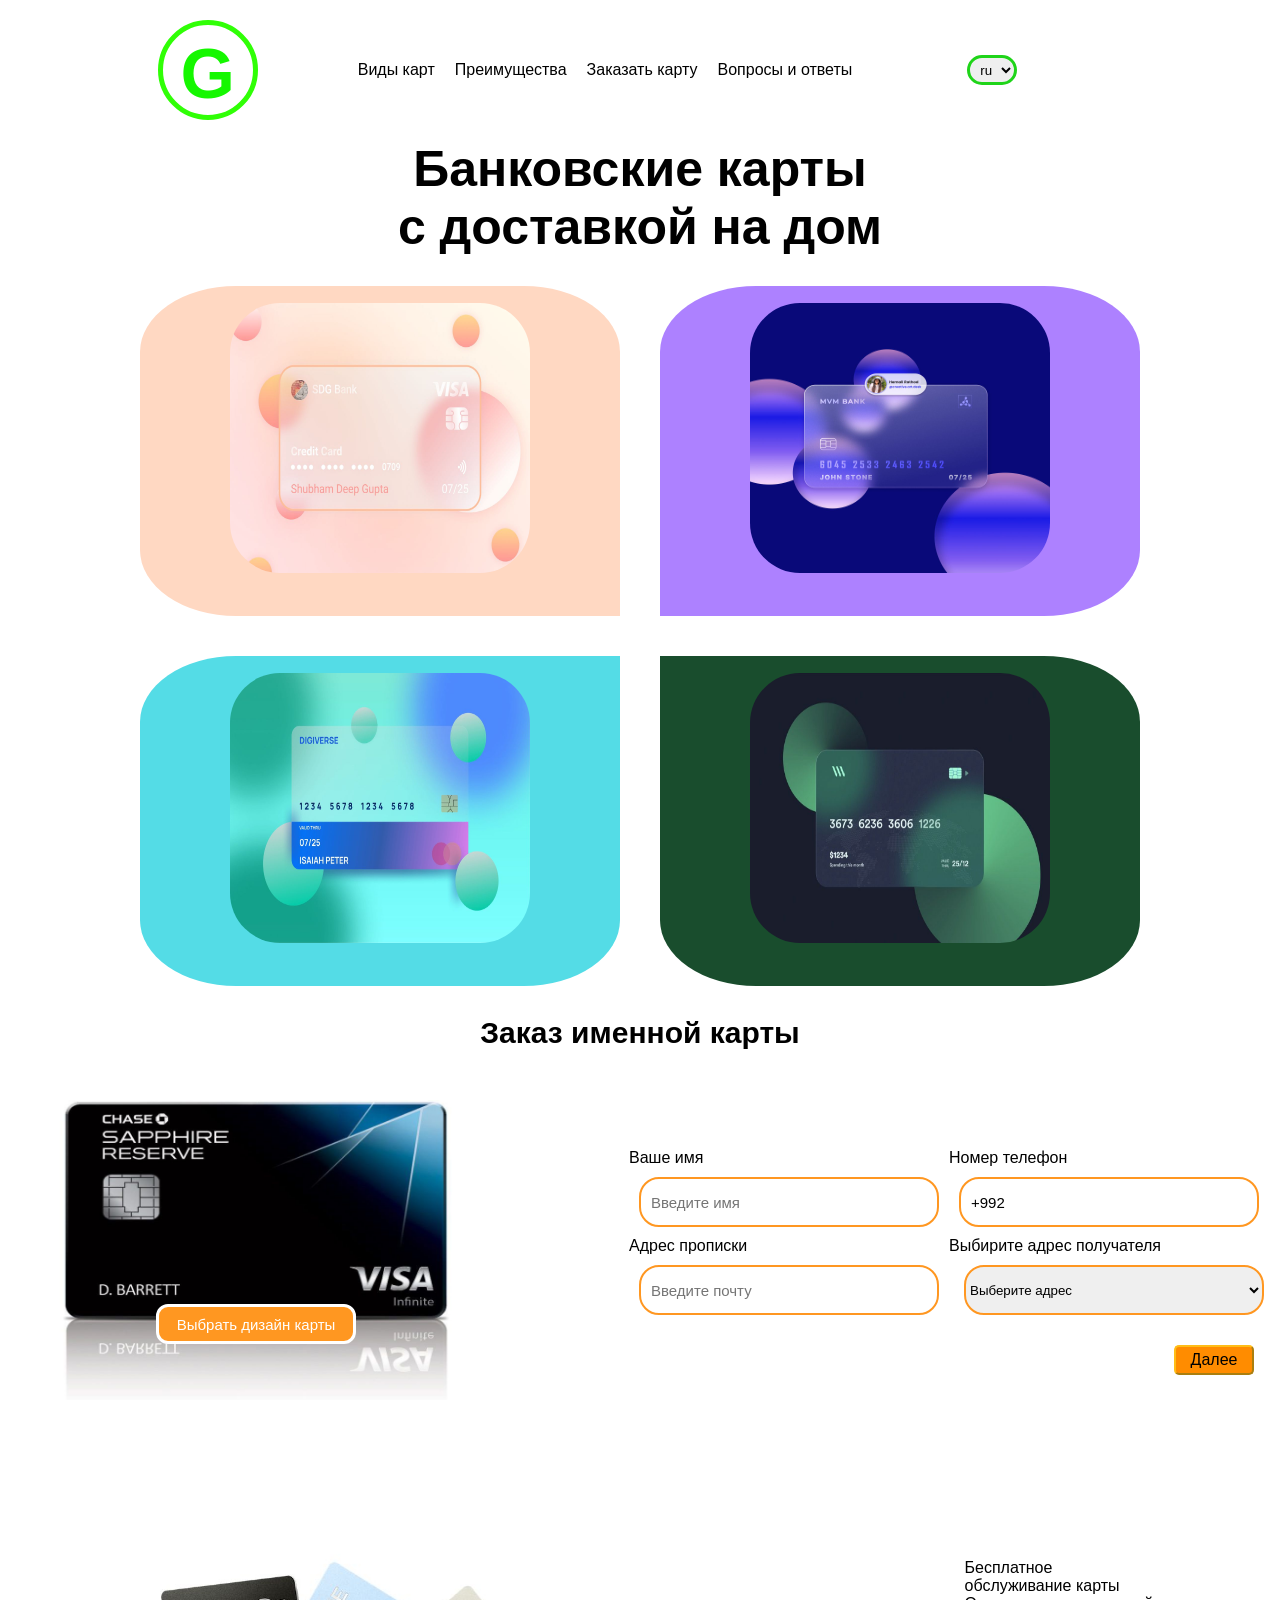
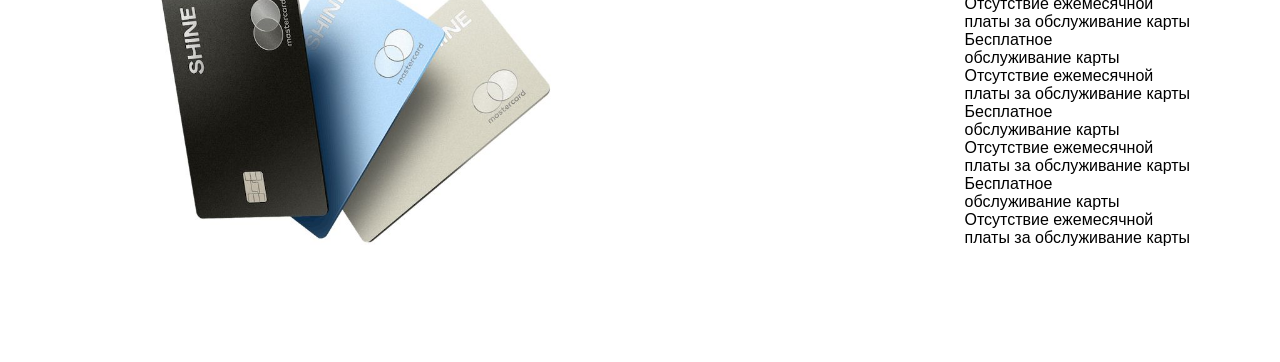
==== index.html @ e05cbab4 "Index change" ====
<!DOCTYPE html>
<html lang="en">
<head>
    <meta charset="UTF-8">
    <meta name="viewport" content="width=device-width, initial-scale=1.0">
    <title> Наша карта</title>
    <link rel="icon" href="img/letter-g.png">
    <link rel="stylesheet" href="Карты.css">
</head>
<body>
    <header class="header">
            <div>
                 <div class="circle">
        <div class="text-city">G</div>
                </div>
            </div>
            <div>
                <ul class="li-box">

                <li>Виды карт</li>
                <li>Преимущества</li>
                <li>Заказать карту</li>
                <li>Вопросы и ответы</li>

                </ul>
            </div>
            <select class="select">
                <option value="russia">ru</option>
                <option value="english">en</option>
            </select>
            <div>    
            </div>
      
    </header>


    <div class="bank-card-text">
        <p>Банковские карты</p> 
        <p>с доставкой на дом</p>
    </div>

    <div class="box-flex">
    <div>
    <div class="box">
            <div class="box1"> 
                <div class="img-card">
                <img src="img/card-pink.png" alt="card" width="300px" height="270px" ></div>
                <p>Именные карты</p>
            </div>

            <div class="box2">
                <div class="img-card">
                <img src="img/card-violet.png" alt="card" width="300px" height="270px" ></div>
                  <p>Кобрендовые карты</p>

            </div>

            <div class="box3">
                <div class="img-card">
                <img src="img/card-light-green.png" alt="card" width="300px" height="270px" ></div>
                 <p>G-карты</p>
                  </div>
                 

            <div class="box4">
                <div class="img-card">
                <img src="img/card-hardgreen.png" alt="card" width="300px" height="270px" ></div>
                <p>Зарплатные карты</p>
            </div>
        </div></div>
    </div>

    <div class="bank-card-text1">
        <p>Заказ именной карты</p>
    </div>

    <div class="order-flex">
        <div>
        <div>
            <img src="img/card-order.png" alt="order" width="500px" height="300px">
           
        </div>
        <div style="display: flex; justify-content: center; position: relative; top: -100px;">
         <button id="disign">Выбрать дизайн карты</button>
         </div>
        </div>

        <div>
        <div class="input-order">
            
            <div class="input">
                <p>Ваше имя</p>
                <input type="text" placeholder="Введите имя" required>

                <p>Адрес прописки</p>
                <input type="mailto" placeholder="Введите почту" required>
            </div>

            <div class="input">
                <p>Номер телефон</p>
                <input type="tel" value="+992" placeholder="+992-000-000-000" required >
                <p>Выбирите адрес получателя</p>
                <select class="order-select">
                    <option value="choose" selected>Выберите адрес</option>
                    <option value="address1">Офис г.Душанбе.Сохили.5</option>
                    <option value="address2">Офис г.Душанбе ул. Рудаки 96</option>
                    <option value="address3">доставкой (25 сомони)</option>
                </select>
               
            </div>
            
        </div>
         <button type="submit" id="button-order">Далее</button>
</div>
</div>

<div class="card-flex">
    <div>
        <img src="img/card.three.png" alt="card" width="500px">
    </div>
    <div>
        <div class="card-flex2">
        <div>
      <p>
        Бесплатное 
      </p>
      <p>
        обслуживание карты
      </p>
      <p>
        Отсутствие ежемесячной 
      </p>
      <p>платы за обслуживание карты</p>
      </div>

       <div>
      <p>
        Бесплатное 
      </p>
      <p>
        обслуживание карты
      </p>
      <p>
        Отсутствие ежемесячной 
      </p>
      <p>платы за обслуживание карты</p>
      </div>

       <div>
      <p>
        Бесплатное 
      </p>
      <p>
        обслуживание карты
      </p>
      <p>
        Отсутствие ежемесячной 
      </p>
      <p>платы за обслуживание карты</p>
      </div>

       <div>
      <p>
        Бесплатное 
      </p>
      <p>
        обслуживание карты
      </p>
      <p>
        Отсутствие ежемесячной 
      </p>
      <p>платы за обслуживание карты</p>
      </div>
        </div>
    </div>
</div>



</body>
</html>
---- Карты.css ----
*{
    margin: 0;
    padding: 0;
    box-sizing: border-box;
    font-family: Arial, "Helvetica Neue", Helvetica, sans-serif;
    
}

body{
    
    background: rgb(255, 255, 255);

}


header{
    display: flex;
    align-items: center;
    justify-content:center;
    padding: 20px;
    gap: 100px;

}


.circle{
    border: 5px solid rgb(48, 255, 6);
    border-radius: 50%;
    width: 100px;
    height: 100px;
}


.text-city{
    color: rgb(21, 247, 0);
    font-size: 70px;
    font-weight: bold;
    display: flex;
    align-items: center;
    justify-content: center;
    position: relative;
    top: 10%;
}

.li-box{
    display: flex;
    gap: 20px;
    list-style: none;

}

ul li{
    cursor: pointer;
    transition: color 0.3s ease-in-out;
}

ul li:hover{
    color: rgb(11, 180, 11);
}

/* Банковская карта */

.bank-card-text{
    text-align: center;
    font-weight: bold;
    font-size: 50px;
    
}

/* Блоки карта */

.box-flex{
    display: flex;
    align-items: center;
    justify-content: center;
    margin: 30px;
}

.box{
    display: grid;
    grid-template-columns: repeat(2,1fr);
    gap: 40px;
    width: 1000px;
    height: 700px;

}


.img-card {
    display: flex;
    justify-content: center;
    position: relative;
    top: 5%;

}

/* about box1 */

.box1 img{
    border-radius: 50px;
    
}




.box1 {
    background: rgb(255, 216, 194);
    border-radius: 20% 20% 0 20%;
    transition: all 0.3s ease;

}



.box1 p{
    color: rgb(255, 168, 117);
   text-align: end;
   position: relative;
   top: 10%;
   left: -20px;
   opacity: 0;
   font-size: 30px;
   font-weight: bold;
   transition: all 0.3s ease;
}

.box1:hover{
    border-radius: 20% 20% 50% 20%;

}

.box1:hover p{
    opacity: 1;
    
}

/* about box2 */


.box2 {
    background: rgb(173, 129, 255);
    border-radius: 20% 20% 20% 0;
    transition: all 0.3s ease;
    
}

.box2 p{
   color: rgb(142, 20, 255);
   text-align: end;
   position: relative;
   top: 10%;
   left: -20px;
   opacity: 0;
   font-size: 30px;
   font-weight: bold;
   transition: all 0.3s ease;
}


.box2:hover{
    border-radius: 20% 20% 50% 0;

}

.box2:hover p{
    opacity: 1;
    
}

.box2 img{
    border-radius: 50px;
    
}


/* about box3 */

.box3 {
    background: rgb(84, 220, 230);
    border-radius: 20% 0 20% 20%;
    transition: all 0.3s ease;
}

.box3 p{
   color: aqua;
   text-align: end;
   position: relative;
   top: 10%;
   left: -20px;
   opacity: 0;
   font-size: 30px;
   font-weight: bold;
   transition: all 0.3s ease;
}

.box3:hover{
    border-radius: 20% 0 50% 20%;

}

.box3:hover p{
    opacity: 1;
    
}

.box3 img{
    border-radius: 50px;
    
}

/* about box4 */

.box4 {
    background: rgb(25, 77, 45);
    border-radius: 0 20% 20% 20%;
    transition: all 0.3s ease;
}

.box4 p{
    color: rgb(27, 182, 27);
   text-align: end;
   position: relative;
   top: 13%;
   left: -20px;
   opacity: 0;
   font-size: 30px;
   font-weight: bold;
   transition: all 0.3s ease;
}

.box4:hover{
    border-radius: 0 20% 50% 20%;

}

.box4:hover p{
    opacity: 1;
    
}

.box4 img{
    border-radius: 50px;
    
}

/* Order */

.input-order{
    display: flex;
    align-items: center;
    justify-content: center;
}

.bank-card-text1{
    text-align: center;
    font-weight: bold;
    font-size: 30px;
    
}

.order-flex{
    display: flex;
    align-items: center;
    justify-content:center;
    gap: 10%;
    margin: 50px;
}

.input input{
    font-size: 15px;
    margin: 10px;
    padding: 10px;
    border: 2px solid rgb(255, 151, 33);
    border-radius: 20px;
    width: 300px;
    height: 50px;
    background: none;

}

.select{
    text-align: center;
    margin: 10px;
    border: 3px solid rgb(31, 212, 25);
    width: 50px;
    height: 30px;
    border-radius: 20px;
    position: relative;
    left: 5px;
}


.order-select{
    margin: 10px;
    border: 2px solid rgb(255, 151, 33);
    width: 300px;
    height: 50px;
    border-radius: 20px;
    position: relative;
    left: 5px;
}


#text-passport{
    font-size: 30px;
    font-weight: bold;
    text-align: center;
}

.box-flex-pt{
    display: flex;
    align-items: center;
    justify-content: center;
}

.box-pt{
    display: grid;
    grid-template-columns: repeat(1, 1fr);
    gap: 40px;
    width: 100px;
    height: 100px;
    background: red;
}

#disign{
    cursor: pointer;
    border-radius: 12px;
    width: 200px;
    height: 40px;
    font-size: 15px;
    color: white;
    background: rgb(255, 151, 33);
    transition: box-shadow 0.5s ease;
    border: 3px solid white;

}

#disign:hover{
    box-shadow: 0 0 18px rgb(255, 151, 33);

}

#button-order{
   padding: 3px;
   border-radius: 5px;
   height: 30px;
   width: 80px;
   margin-left: 500px;
   margin: 20px;
   border-color: rgb(255, 189, 23);
   font-size: 16px;
   margin-left: 550px;
   background: rgb(255, 140, 0);
}

.card-flex{
    margin: 50px;
    padding: 40px;
    display: flex;
    align-items: center;
    justify-content: space-between;
}

.card-flex
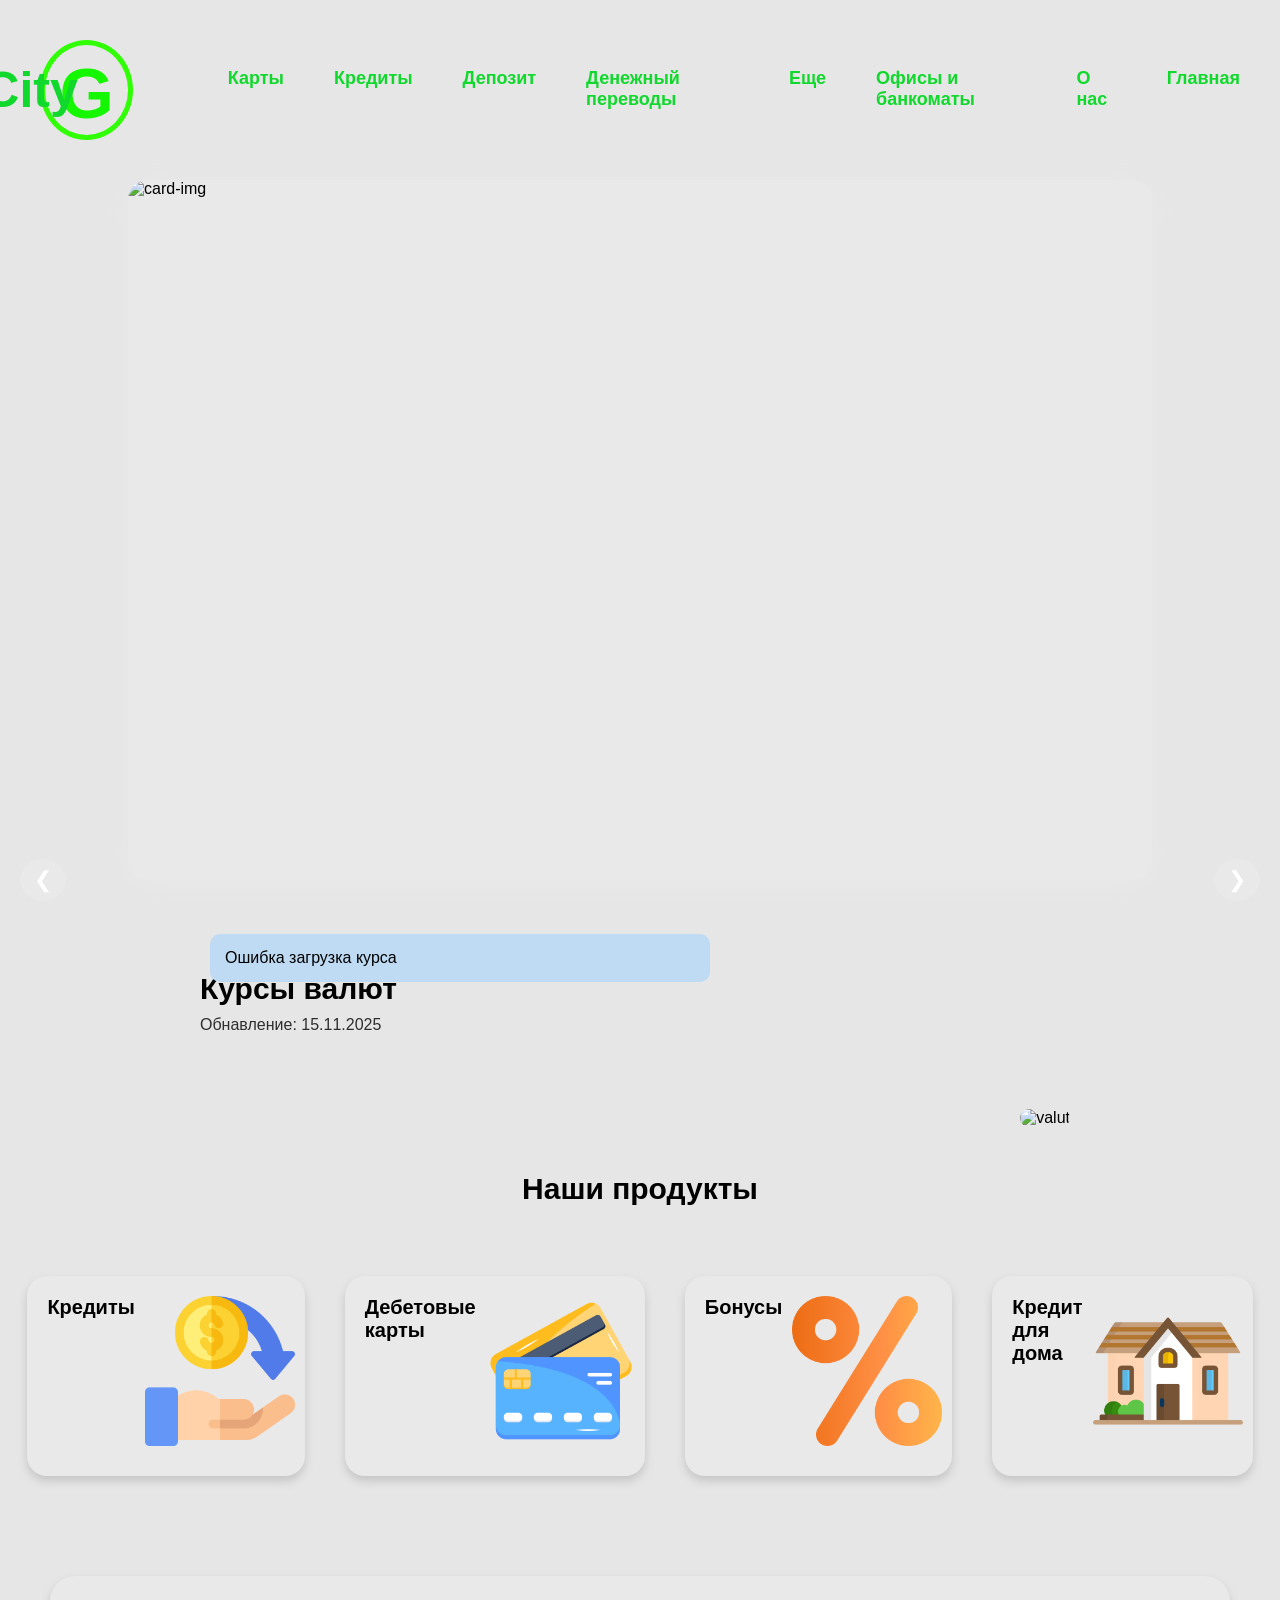
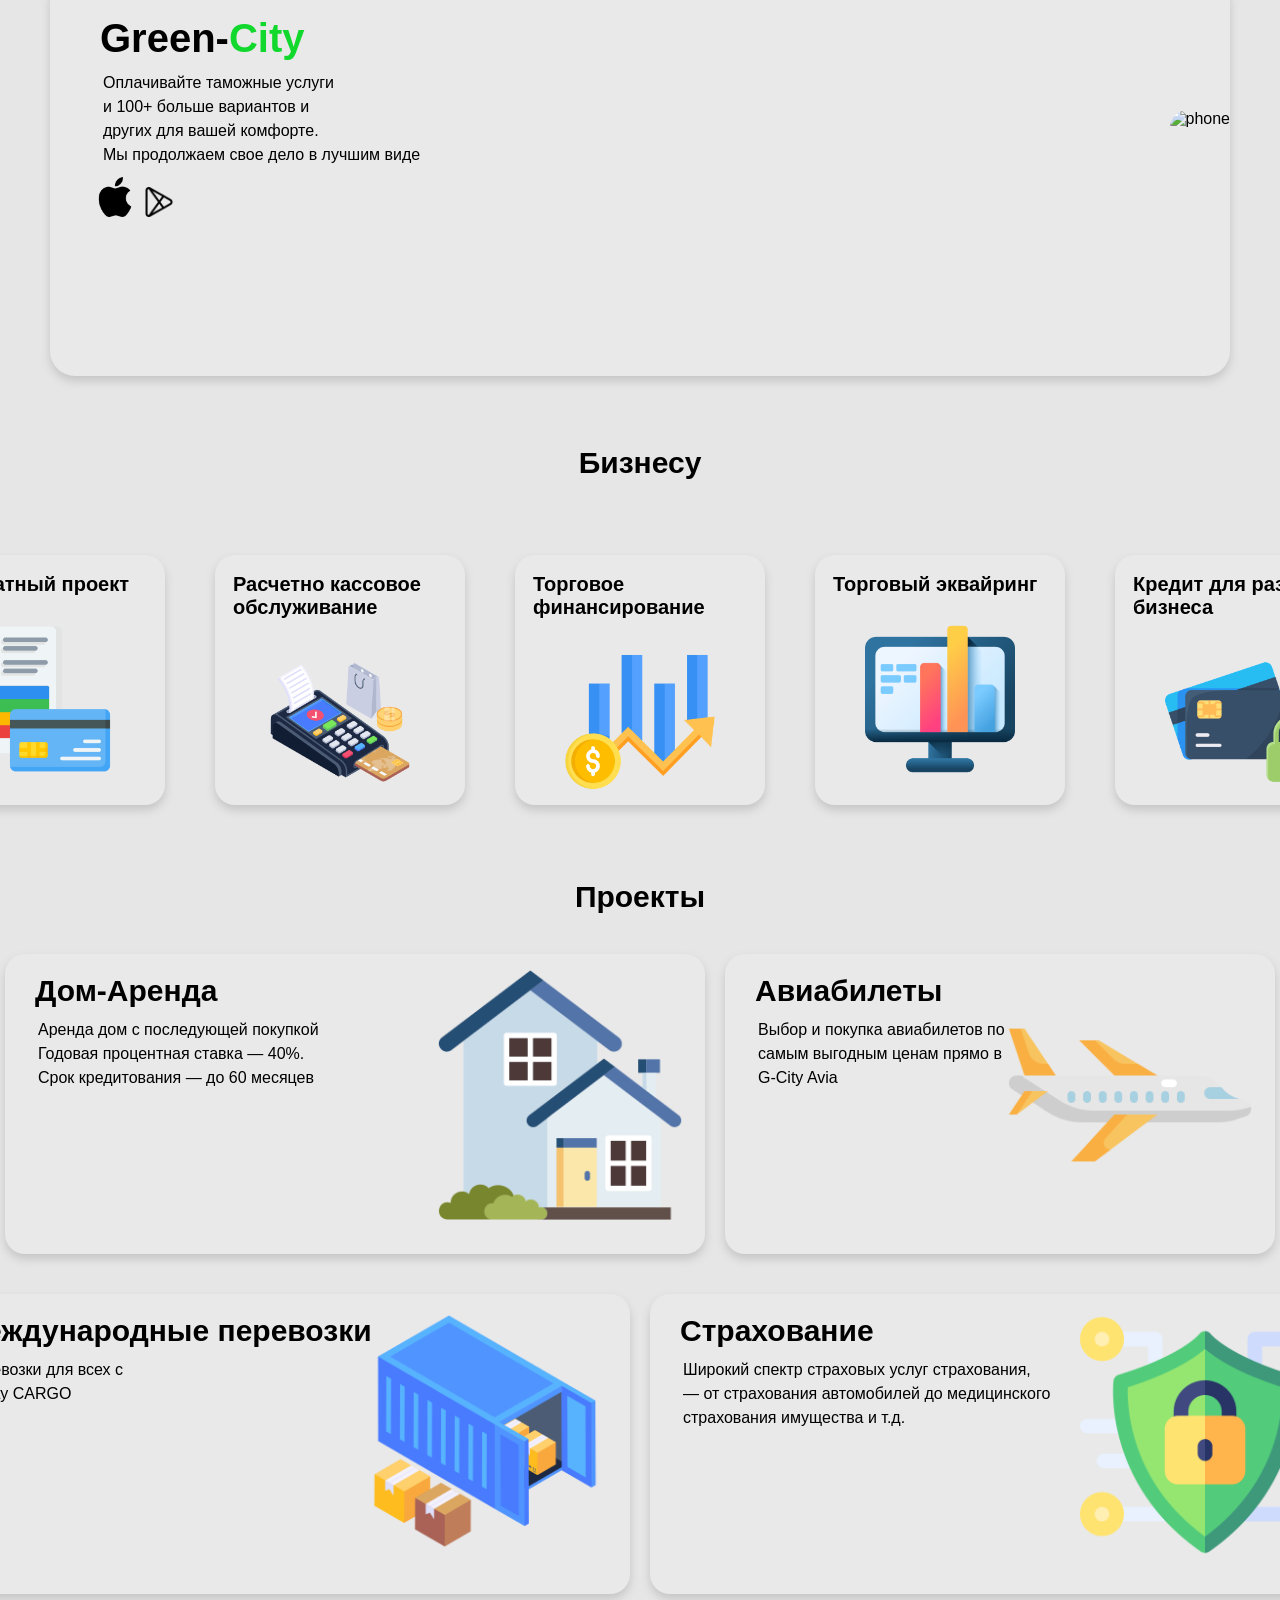
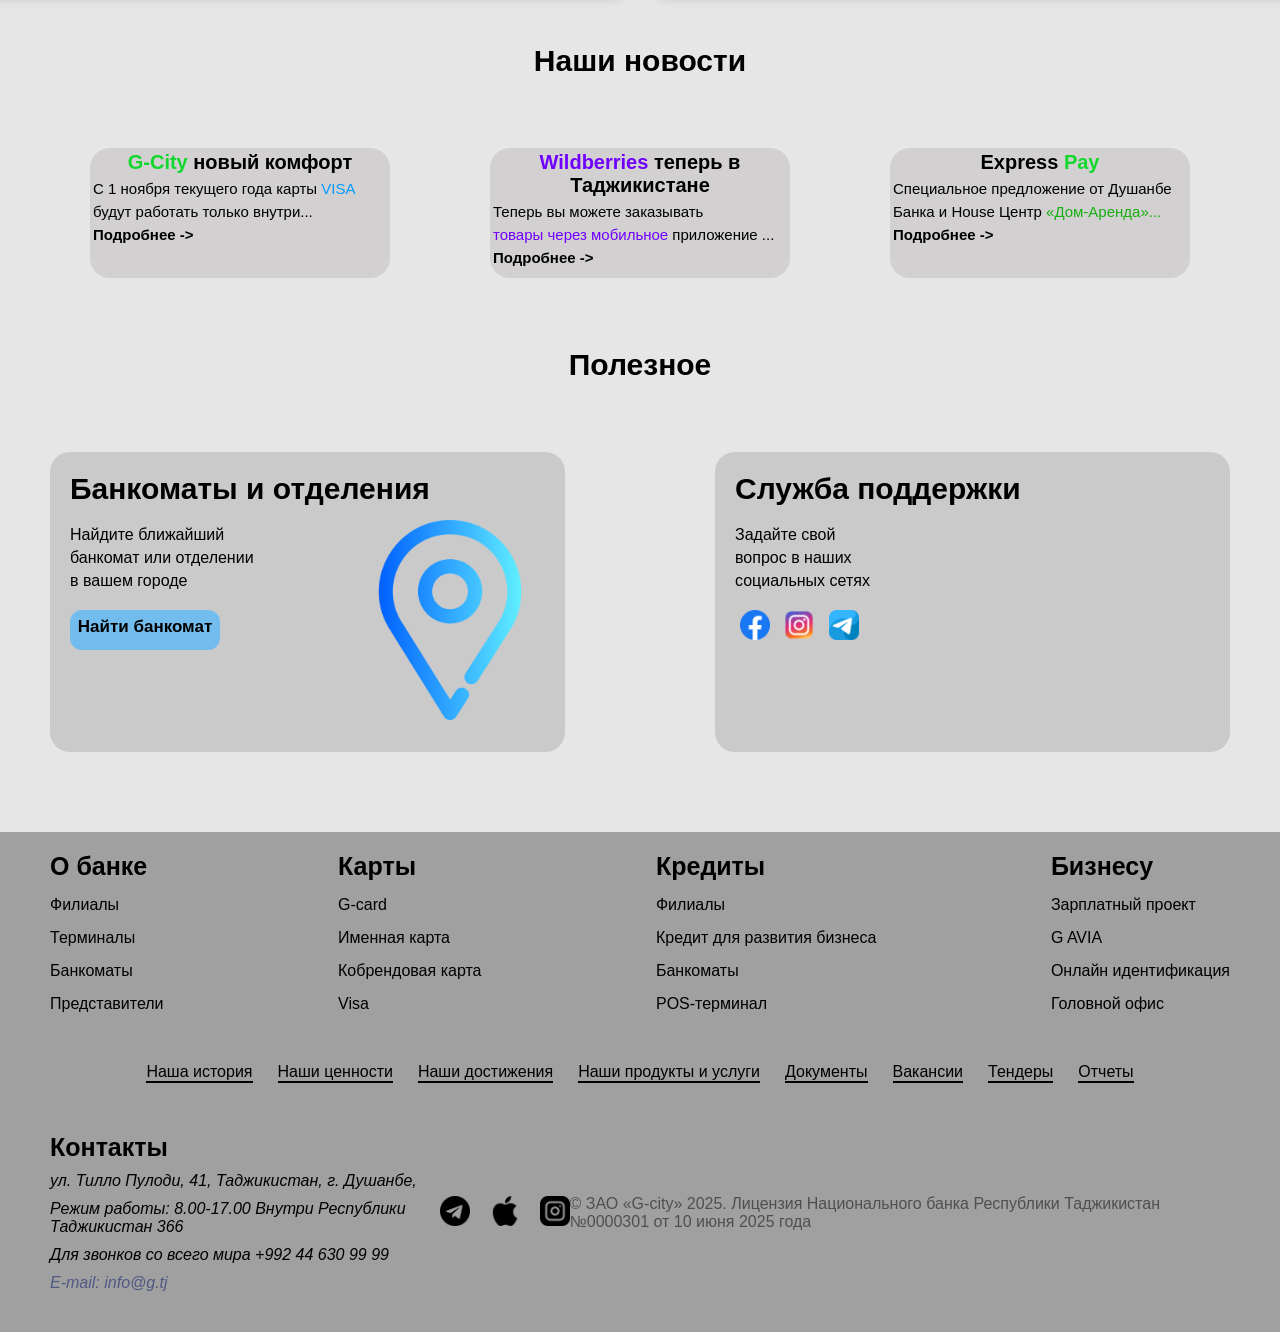
==== commit 42e8e11f: "Change 2" ====
--- a/index.html
+++ b/index.html
@@ -1,181 +1,335 @@
 <!DOCTYPE html>
 <html lang="en">
 <head>
-    <meta charset="UTF-8">
-    <meta name="viewport" content="width=device-width, initial-scale=1.0">
-    <title> Наша карта</title>
-    <link rel="icon" href="img/letter-g.png">
-    <link rel="stylesheet" href="Карты.css">
+ <meta charset="UTF-8">
+ <meta name="viewport" content="width=device-width, initial-scale=1.0">
+ <title>Green-city-card</title>
+ <link rel="stylesheet" href="card.css">
+ <link rel="icon" href="img/letter-g.png">
 </head>
 <body>
-    <header class="header">
-            <div>
-                 <div class="circle">
-        <div class="text-city">G</div>
-                </div>
-            </div>
-            <div>
-                <ul class="li-box">
-
-                <li>Виды карт</li>
-                <li>Преимущества</li>
-                <li>Заказать карту</li>
-                <li>Вопросы и ответы</li>
-
-                </ul>
-            </div>
-            <select class="select">
-                <option value="russia">ru</option>
-                <option value="english">en</option>
-            </select>
-            <div>    
-            </div>
-      
-    </header>
-
-
-    <div class="bank-card-text">
-        <p>Банковские карты</p> 
-        <p>с доставкой на дом</p>
+ <header>
+ <div class="circle">
+   <div class="text-city">G</div>
+ </div>
+  <div class="card-city"><a href="index.html" class="href">City</a></div>
+  <div class="cards">
+   <a href="карты.html" class="underline">Карты</a>
+   <a href="#" class="underline">Кредиты</a>
+   <a href="#" class="underline">Депозит</a>
+   <a href="#" class="underline">Денежный переводы</a>
+   <a href="#" class="underline">Еще</a>
+   <a href="#" class="underline">Офисы и банкоматы</a>
+   <a href="#" class="underline">О нас</a>
+   <a href="#" class="underline">Главная</a>
+  
+  </div>
+  </header>
+  <div class="flex">
+  <div class="carousel">
+   <div class="slide active"><img src="https://money24.kiev.ua/wp-content/uploads/2021/05/globe-world-spending-money-currency-ss-1920-800x450-1.jpg" alt="card-img"></div>
+   <div class="slide"><img src="https://i.pinimg.com/1200x/1c/fe/46/1cfe461d983a51f3ec2d86ef09b44420.jpg" alt="card-img"></div>
+   <div class="slide"><img src="https://www.investopedia.com/thmb/XXyQSZtX3thaBvs5nW5NY3lUzdU=/1500x0/filters:no_upscale():max_bytes(150000):strip_icc()/credit-card--concept-credit-card-payment-1156857742-c265746dcaea46e6bcc5f0bcda1ed871.jpg" alt="card-img"></div>
+  </div>
+   </div>
+  <div class="nav">
+   <button id="prev">&#10094;</button>
+   <button id="next">&#10095;</button>
+  </div>
+
+  <div class="dots">
+   <span class="dot active"></span>
+   <span class="dot"></span>
+   <span class="dot"></span>
+   <span class="dot"></span>
+  </div>
+
+  
+   <p class="kurs-valut">Курсы валют</p>
+   <div id="date"></div>
+
+   <div class="kurs"></div>
+   
+   <div class="block"> 
+  <div id="fx-widget"></div>
+    <img src="https://i.pinimg.com/736x/bf/43/69/bf4369ecce44806c8b5932fb8a525317.jpg" alt="valut" class="img-valut">
+   </div>
+   
+   <div class="product">Наши продукты</div>
+   <div class="block-product-flex">
+   <div class="product-block">
+     <p class="text-into-block">Кредиты</p>
+     <div class="img-credit"><img src="img/cashback.png" alt="credit" width="150px" height="150px"></div>
+
+   </div>
+   <div class="product-block">
+     <p class="text-into-block">Дебетовые карты</p>
+     <div class="img-credit"><img src="img/atm-card.png" alt="credit" width="150px" height="150px"></div>
+
+   </div>
+   <div class="product-block">
+     <p class="text-into-block">Бонусы</p>
+     <div class="img-credit"><img src="img/percent.png" alt="credit" width="150px" height="150px"></div>
+
+   </div>
+   <div class="product-block">
+     <p class="text-into-block">Кредит для дома</p>
+     <div class="img-credit"><img src="img/house.png" alt="credit" width="150px" height="150px"></div>
+   </div>
+   </div>
+
+   <div class="flex">
+   <div class="dc-skachat">
+   <div class="flex-2">
+     <div class="block-about">
+     <p class="text-green-city">Green-<span style="color: rgb(17, 216, 44);">City</span></p>
+     <p class="text-about">Оплачивайте таможные услуги</p>
+     <p class="text-about"> и 100+ больше вариантов и</p>
+     <p class="text-about">других для вашей комфорте.</p>
+     <p class="text-about">Мы продолжаем свое дело в лучшим виде</p>
+     <div id="play-store-apple">
+      <img src="img/apple-logo.png" alt="img-apple-playmarket" width="40px" height="40px " 
+      class="img-play-store-apple" style="position: relative; left: -5px;">
+      <img src="img/play-store.png" alt="img-apple-playmarket" width="30px" height="30px"
+      class="img-play-store-apple">
+     </div>
+     </div>
+     <div><img src="https://img.freepik.com/premium-psd/mockup-phone-mockup-credit-card_181345-87.jpg"
+      alt="phone" width="500px" height="400px" class="img-phone"></div>
+   </div>
+   </div>
+  </div>
+   <div class="product">Бизнесу</div>
+   <div class="block-product-flex">
+    <div class="bussines1">
+     <p class="text-into-block-bussines">Зарплатный проект</p>
+   <img src="img/management.png" alt="project-card" width="150px" height="150px" style="margin: 10px 50px;"></div> 
+   <div class="bussines1">
+     <p class="text-into-block-bussines">Расчетно кассовое обслуживание</p>
+   <img src="img/pos-terminal.png" alt="project-card" width="150px" height="150px" style="margin: 10px 50px;"></div>
+   <div class="bussines1">
+     <p class="text-into-block-bussines">Торговое финансирование</p>
+   <img src="img/profit-up.png" alt="project-card" width="150px" height="150px" style="margin: 10px 50px;"></div>
+   <div class="bussines1">
+     <p class="text-into-block-bussines">Торговый эквайринг</p>
+   <img src="img/presentation.png" alt="project-card" width="150px" height="150px" style="margin: 10px 50px;"></div>
+   <div class="bussines1">
+     <p class="text-into-block-bussines">Кредит для развития бизнеса</p>
+   <img src="img/secure-payment.png" alt="project-card" width="150px" height="150px" style="margin: 10px 50px;"></div>
+   </div>
+   
+   <div class="product">
+     <p>Проекты</p>
+  </div>
+  <div class="projects">
+   
+   <div class="project1">
+     
+    <p class="text-green-city text-projects">Дом-Аренда</p>
+    <p class="text-about">Аренда дом с последующей покупкой</p>
+    <p class="text-about">Годовая процентная ставка — 40%.</p>
+    <p class="text-about">Срок кредитования — до 60 месяцев</p>
+    <img src="img/house (1).png" alt="house" width="250px" height="250px" 
+    style="margin-left: 400px; margin-top: -120px;">
+   </div>
+
+   <div class="project1 project2">
+    <p class="text-green-city text-projects">Авиабилеты</p>
+    <p class="text-about">Выбор и покупка авиабилетов по </p>
+    <p class="text-about">самым выгодным ценам прямо в</p>
+    <p class="text-about">G-City Avia</p>
+   <img src="img/airplane.png" alt="house" width="250px" height="250px" 
+   style="margin-left: 250px; margin-top: -120px;">
+
+    <p></p>
+   </div>
+  </div>
+
+  <div class="projects">
+   <div class="project1">
+    <p class="text-green-city text-projects"> Международные перевозки</p>
+    <p class="text-about">Перевозки для всех с </p>
+    <p class="text-about">G-City CARGO</p>
+   <img src="img/container.png
+   " alt="house" width="250px" height="250px" 
+   style="margin-left: 400px; margin-top: -100px;">
+
+   </div>
+
+   <div class="project1">
+    <p class="text-green-city text-projects">Страхование</p>
+    <p class="text-about">Широкий спектр страховых услуг страхования, </p>
+    <p class="text-about">— от страхования автомобилей до медицинского </p>
+   <p class="text-about">страхования имущества и т.д.</p> 
+    <img src="img/cyber-security (1).png" alt="house" width="250px" height="250px"
+     style="margin-left: 400px; margin-top: -120px;">
+ 
+   </div>
+   </div>
+
+   <div class="product text-margin">Наши новости</div>
+   <div class="flex">
+   <div class="news" >
+    <p class="news-text flex-text-news"><span style="color: rgb(17, 216, 44);">G-City</span> новый комфорт</p>
+     <p class="news-text">С 1 ноября текущего года карты <span style="color: rgb(0, 153, 255);">VISA</span></p>
+     <p class="news-text">будут работать только внутри...</p>
+     <p id="newsCard" class="news-text animation">Подробнее -></p>
+   </div>
+   
+   <div id="newsUnderCard" class="news-card">
+     <div class="news-container">
+      <span id="closeNews" class="close-news">&times;</span>
+      <p>G-City новый комфорт</p>
+     <p>С 1 ноября текущего года карты VISA будут работать только внутри Таджикистана. </p>
+     <p> Независимо от временных ограничительных мер по VISA картам, другие карты,</p>
+     <p>кошелёк и сервисы доступны как всегда, пополняйте счета, переводите деньги и оплачивайте 24/7.</p>
+   </div>
+  </div>
+
+   <div class="news" >
+     <p class="news-text flex-text-news"><span style="color: rgb(111, 0, 255);">Wildberries</span> теперь в Таджикистане</p>
+     <p class="news-text">Теперь вы можете заказывать </p>
+     <p class="news-text"><span style="color: rgb(111, 0, 255);">товары через мобильное</span> приложение ...</p>
+     <p id="newsCard1" class="news-text animation">Подробнее -></p>
+   </div>
+
+   <div id="newsUnderCard1" class="news-card">
+     <div class="news-container">
+        <span id="closeNews1" class="close-news">&times;</span>
+        <p>Wildberries теперь в Таджикистане</p>
+        <p>Теперь вы можете заказывать товары через мобильное приложение 
+         <p> и получать их с бесплатной доставкой в удобных пунктах выдачи.</p>
+        <p>В Таджикистане запустили крупнейший маркетплейс в СНГ. Для оформления </p>
+        <p> заказа и оплаты нужно подключить карту от Душанбе Сити Банка</p>
+           </div>
+       </div>
+
+        <div class="news" >
+           <p class="news-text flex-text-news">Express <span style="color: rgb(17, 216, 44);">Pay</span></p>
+           <p class="news-text">Специальное предложение от Душанбе</p>
+           <p class="news-text">Банка и House Центр <span style="color: rgb(21, 175, 16);">«Дом-Аренда»...</span></p>
+           <p id="newsCard2" class="news-text animation">Подробнее -></p>
+       </div>
+       <div id="newsUnderCard2" class="news-card">
+    <div class="news-container">
+                <span id="closeNews2" class="close-news">&times;</span>
+          <p>Express Pay</p>
+             <p> Express Pay— карта, которая открывает свободу Специальное предложение от </p>
+           <p>Душанбе Сити Банка и House Центр «Дом-Аренда» Домкредит до 3 лет под 30%%</p>
+           <p> годовых, до 1 000 000 сомони при предоплате 30%. Воплотите свою мечту — купите Дом прямо сейчас</p>
+       </div>
+     </div>
+     </div>
+     </div>
+
+        <div    class="product">Полезное</div>
+           <div class="cards flex">
+      <div class="need-card">
+        <p class="text-need-card">Банкоматы и отделения</p>
+        <p class="text-need-card1">Найдите ближайший </p>
+        <p class="text-need-card1">банкомат или отделении</p>
+        <p class="text-need-card1">в вашем городе</p>
+        <div class="text-need-card-box"><p  style="position: relative; top: 7px;">Найти банкомат</p></div>
+        <img src="img/pin-map.png" alt="location" width="200px" height="200px" class="img-location">
+      </div>
+      <div class="need-card">
+        <p class="text-need-card">Служба поддержки </p>
+    <p class="text-need-card1"> Задайте свой</p>
+<p class="text-need-card1">вопрос в наших </p>
+<p class="text-need-card1">социальных сетях</p>
+<img src="img/facebook.png" alt="location" width="30px" height="30px" class="img-FIT">
+<img src="img/instagram.png" alt="location" width="30px" height="30px" class="img-FIT">
+<img src="img/telegram.png" alt="location" width="30px" height="30px" class="img-FIT">
+
     </div>
-
-    <div class="box-flex">
+    </div>
+   </div>
+
+   <footer>
+    <div class="footer">
+     <div class="text-footer">
+       <p class="text-footer1">О банке</p>
+       <p class="text-footer2">Филиалы</p>
+       <p class="text-footer2">Терминалы</p>
+       <p class="text-footer2">Банкоматы</p>
+       <p class="text-footer2">Представители</p>
+
+
+     </div>
+     <div class="text-footer">
+       <p class="text-footer1">Карты</p>
+       <p class="text-footer2">G-card</p>
+       <p class="text-footer2">Именная карта</p>
+       <p class="text-footer2">Кобрендовая карта</p>
+       <p class="text-footer2">Visa</p>
+     </div>
+
+     <div class="text-footer">
+       <p class="text-footer1">Кредиты</p>
+       <p class="text-footer2">Филиалы</p>
+       <p class="text-footer2">Кредит для развития бизнеса</p>
+       <p class="text-footer2">Банкоматы</p>
+       <p class="text-footer2">POS-терминал</p>     
+     </div>
+
+
+     <div class="text-footer">
+       <p class="text-footer1">Бизнесу</p>
+       <p class="text-footer2">Зарплатный проект</p>
+       <p class="text-footer2">G AVIA</p>
+       <p class="text-footer2">Онлайн идентификация</p>
+       <p class="text-footer2">Головной офис</p>     
+     </div>
+    </div>
+
     <div>
-    <div class="box">
-            <div class="box1"> 
-                <div class="img-card">
-                <img src="img/card-pink.png" alt="card" width="300px" height="270px" ></div>
-                <p>Именные карты</p>
-            </div>
-
-            <div class="box2">
-                <div class="img-card">
-                <img src="img/card-violet.png" alt="card" width="300px" height="270px" ></div>
-                  <p>Кобрендовые карты</p>
-
-            </div>
-
-            <div class="box3">
-                <div class="img-card">
-                <img src="img/card-light-green.png" alt="card" width="300px" height="270px" ></div>
-                 <p>G-карты</p>
-                  </div>
-                 
-
-            <div class="box4">
-                <div class="img-card">
-                <img src="img/card-hardgreen.png" alt="card" width="300px" height="270px" ></div>
-                <p>Зарплатные карты</p>
-            </div>
-        </div></div>
+     <div class="text-histoty-flex">
+       <p class="text-histoty">Наша история</p>
+       <p class="text-histoty">Наши ценности</p>
+       <p class="text-histoty">Наши достижения</p>
+       <p class="text-histoty">Наши продукты и услуги</p>
+       <p class="text-histoty">Документы</p>
+        <p class="text-histoty">Вакансии</p>
+       <p class="text-histoty">Тендеры</p>
+       <p class="text-histoty">Отчеты</p>
+       </div>
+       </div>
+
+   <div class="contact">
+   <div class="contact1">
+     <p class="text-footer1">Контакты</p>
+     <address>
+     ул. Тилло Пулоди, 41, Таджикистан, г. Душанбе,</address>
+
+     <address>
+     Режим работы: 8.00-17.00
+      Внутри Республики Таджикистан 366
+     </address>
+
+     <address>
+     Для звонков со всего мира 
+       +992 44 630 99 99
+     </address>
+
+     <address style="color: rgb(79, 89, 131);">
+       E-mail: info@g.tj
+     </address>
+     </div>
+     <div class="contact-flex">
+     <div><img src="img/telegram (1).png" alt="telegram" width="30px" height="30px"></div>
+     <div><img src="img/apple-logo.png" alt="apple"  width="30px" height="30px"></div>
+     <div><img src="img/instagram (1).png" alt="instagram"  width="30px" height="30px"></div>
     </div>
-
-    <div class="bank-card-text1">
-        <p>Заказ именной карты</p>
-    </div>
-
-    <div class="order-flex">
-        <div>
-        <div>
-            <img src="img/card-order.png" alt="order" width="500px" height="300px">
-           
-        </div>
-        <div style="display: flex; justify-content: center; position: relative; top: -100px;">
-         <button id="disign">Выбрать дизайн карты</button>
-         </div>
-        </div>
-
-        <div>
-        <div class="input-order">
-            
-            <div class="input">
-                <p>Ваше имя</p>
-                <input type="text" placeholder="Введите имя" required>
-
-                <p>Адрес прописки</p>
-                <input type="mailto" placeholder="Введите почту" required>
-            </div>
-
-            <div class="input">
-                <p>Номер телефон</p>
-                <input type="tel" value="+992" placeholder="+992-000-000-000" required >
-                <p>Выбирите адрес получателя</p>
-                <select class="order-select">
-                    <option value="choose" selected>Выберите адрес</option>
-                    <option value="address1">Офис г.Душанбе.Сохили.5</option>
-                    <option value="address2">Офис г.Душанбе ул. Рудаки 96</option>
-                    <option value="address3">доставкой (25 сомони)</option>
-                </select>
-               
-            </div>
-            
-        </div>
-         <button type="submit" id="button-order">Далее</button>
-</div>
-</div>
-
-<div class="card-flex">
-    <div>
-        <img src="img/card.three.png" alt="card" width="500px">
-    </div>
-    <div>
-        <div class="card-flex2">
-        <div>
-      <p>
-        Бесплатное 
-      </p>
-      <p>
-        обслуживание карты
-      </p>
-      <p>
-        Отсутствие ежемесячной 
-      </p>
-      <p>платы за обслуживание карты</p>
-      </div>
-
-       <div>
-      <p>
-        Бесплатное 
-      </p>
-      <p>
-        обслуживание карты
-      </p>
-      <p>
-        Отсутствие ежемесячной 
-      </p>
-      <p>платы за обслуживание карты</p>
-      </div>
-
-       <div>
-      <p>
-        Бесплатное 
-      </p>
-      <p>
-        обслуживание карты
-      </p>
-      <p>
-        Отсутствие ежемесячной 
-      </p>
-      <p>платы за обслуживание карты</p>
-      </div>
-
-       <div>
-      <p>
-        Бесплатное 
-      </p>
-      <p>
-        обслуживание карты
-      </p>
-      <p>
-        Отсутствие ежемесячной 
-      </p>
-      <p>платы за обслуживание карты</p>
-      </div>
-        </div>
-    </div>
-</div>
-
-
-
+      <p style="opacity: 0.5;">© ЗАО «G-city» 2025. Лицензия Национального банка 
+      Республики Таджикистан №0000301 от 10 июня 2025 года</p>
+  </div>
+
+   
+   </footer>
+ 
+ <script src="card.js"></script>
+
+ 
+ 
 </body>
 </html>
--- a/card.css
+++ b/card.css
@@ -0,0 +1,620 @@
+*{
+    margin: 0;
+    padding: 0;
+    box-sizing: border-box;
+    font-family: Arial, "Helvetica Neue", Helvetica, sans-serif;
+    
+}
+
+body{
+    background: rgb(230, 230, 230);
+}
+
+header{
+   
+    display: flex;
+    align-items: center;
+    justify-content: space-between;
+    margin: 20px;
+    padding: 20px;
+    
+}
+
+.href{
+    text-decoration: none;
+    color: rgb(17, 216, 44);
+}
+
+
+.circle{
+    border: 5px solid rgb(48, 255, 6);
+    border-radius: 50%;
+    width: 100px;
+    height: 100px;
+}
+
+.text-city{
+    color: rgb(21, 247, 0);
+    font-size: 70px;
+    font-weight: bold;
+    display: flex;
+    align-items: center;
+    justify-content: center;
+    position: relative;
+    top: 10%;
+}
+
+
+.card-city{
+  position: relative;
+  left: -150px;
+  font-size: 50px;
+  font-weight: bold;
+  color: rgb(17, 216, 44);  
+  display: flex;
+  align-items: center;
+  gap: 20px;
+    
+}
+
+.cards a{
+    text-decoration: none;
+    color: rgb(17, 216, 44);
+    font-weight: bold;
+    font-size: 18px;
+    
+}
+
+.cards{
+   display: flex;
+   gap: 50px; 
+}
+
+.underline{
+    position: relative;
+    display: inline-block;
+    padding-bottom: 3px ;
+    color: aqua;
+    font-size: 18px;
+}
+
+.underline::after{
+    content: "";
+    position: absolute;
+    left: 0;
+    bottom: 0;
+    width: 0;
+    height: 2px;
+    background-color: rgb(76, 0, 255);
+    transition: width 0.3s ease;
+}
+
+.underline:hover::after{
+    width: 100%;
+}
+
+
+.carousel{
+    display: flex;
+    align-items: center;
+    justify-content: center;
+    position: relative;
+    width: 80%;
+    height: 700px;
+    border-radius: 20px;
+    overflow: hidden;
+    box-shadow:  0 4px 30px rgb(233, 233, 233);
+    background: rgb(233, 233, 233);
+}
+
+.flex{
+    display: flex;
+    align-items: center;
+    justify-content: center;
+}
+
+.slide {
+    position: absolute;
+    width: 100%;
+    height: 100%;
+    opacity: 0;
+    transition: opacity 1s ease-in-out;
+}
+
+.slide.active{
+    opacity: 1;
+    z-index: 1;
+}
+
+.slide img{
+    width: 100%;
+    height: 100%;
+    object-fit: auto;
+    display: block;
+}
+
+.nav{
+    width: 100%;
+    display: flex;
+    justify-content: space-between;
+    transform: translateY(-50%);
+    padding: 0 20px;
+    pointer-events: auto;
+    z-index: 2;
+}
+
+.nav button {
+    background-color: rgb(233, 233, 233);
+    border: none;
+    color: white;
+    font-size: 22px;
+    cursor: pointer;
+    border-radius: 50%;
+    padding: 8px 14px;
+    user-select: none;
+}
+
+
+.kurs-valut{
+    margin: 50px 200px;
+    font-size: 30px;
+    font-weight: bolder;
+    color: black;
+}
+
+#date{
+    position: relative;
+    top: -40px;
+    margin: 0 200px;
+    opacity: 0.8;
+}
+
+#fx-widget {
+    position: relative;
+    top: -160px;
+    width: 500px;
+    padding: 15px;
+    border-radius: 10px;
+    background: rgb(191, 219, 243);
+}
+
+.block{ 
+    display: flex;
+    align-items: center;
+    justify-content: space-between;
+    margin: 10px 200px;
+    padding: 10px;
+    border-radius: 10px;
+   
+}
+
+.fx-row{
+    display: flex;
+    justify-content: space-between;
+    padding: 6px 0;
+    border-bottom: 1px solid rgb(160, 160, 160);
+    transition: all 0.3s ease;
+}
+
+.fx-row:hover{
+    border-radius: 5px;
+    background-color: rgb(115, 189, 238);
+}
+
+.fx-row:last-child {
+    border-bottom: none;
+
+}
+
+.fx-title{
+    font-size: 20px;
+    margin-bottom:10px ;
+    font-weight: bolder;
+}
+
+.img-valut{
+    border-radius: 50px;
+}
+
+.product{
+    margin: 20px;
+    text-align: center;
+    font-size: 30px;
+    font-weight: bold;
+
+}
+
+.block-product-flex{
+    padding: 50px;
+    display: flex;
+    align-items: center;
+    justify-content: center;
+    gap: 40px;
+}
+
+.product-block{
+    cursor: pointer;
+    display: flex;
+    background: rgb(233, 233, 233);
+    width: 300px;
+    height: 200px;
+    border-radius: 20px;
+    box-shadow: 0 5px 10px rgb(197, 197, 197);
+    transition: all 0.3s ease-in-out;   
+}
+
+.product-block:hover{
+   transform: scale(1.02);
+    
+}
+
+.text-into-block{
+    margin: 20px;
+    font-size: 20px;
+    font-weight: bolder;
+    color: black;
+
+}
+
+.img-credit{
+    position: relative;
+    left: -10px;
+    top: 20px;
+}
+
+.dc-skachat{
+    width: 1200px;
+    height: 400px;
+    background-color: rgb(233, 233, 233);
+    margin: 50px;
+    border-radius: 25px;
+    box-shadow: 0 5px 10px rgb(197, 197, 197);
+
+}
+
+.text-green-city{
+    font-size: 40px;
+    font-weight: bold;
+    position: relative;
+    top: -10px;
+}
+
+.block-about{
+    margin: 50px;
+}
+
+.text-about{
+    padding: 3px;
+}
+
+.flex-2{
+    display: flex;
+    align-items: center;
+    justify-content: space-between;
+}
+
+.img-phone{
+    border-radius: 50px 30px 0 0;
+    
+}
+#play-store-apple{
+    cursor: pointer;
+    position: relative;
+    top: 10px;
+}
+
+.img-play-store-apple{
+    transition: all 0.3s ease;
+}
+
+.img-play-store-apple:hover{
+    transform: scale(1.1);
+}
+
+.bussines1{
+  cursor: pointer;
+  margin: 5px;
+  border-radius: 20px;
+  width: 250px;
+  height: 250px;
+  background-color: rgb(233, 233, 233);
+  transition: all 0.3s ease;
+  box-shadow: 0 5px 10px rgb(197, 197, 197);
+}
+
+.bussines1:hover{
+  transform: scale(1.03);
+}
+
+.text-into-block-bussines{
+    font-size: 20px;
+    margin: 18px;
+    font-weight: bold;
+    
+}
+
+.projects{
+    margin: 40px;
+    display: flex;
+    justify-content: center;
+    gap: 20px;
+    margin-bottom: 20px;
+   
+}
+
+
+.project1{
+    padding: 30px;
+    background-color: rgb(233, 233, 233);
+    width: 700px;
+    height: 300px;
+    border-radius: 20px;
+    box-shadow: 0 5px 10px rgb(197, 197, 197);
+    
+}
+
+.project2{
+    width: 550px;
+    height: 300px;
+}
+
+.text-projects{
+    font-size: 30px;
+}
+
+.news{
+    border-radius: 20px;
+    margin: 50px;
+    width: 300px;
+    height: 130px;
+    background-color: rgb(210, 208, 208);
+}
+
+.news-text{
+    padding: 3px;
+    font-size: 15px;
+}
+
+.animation{
+    cursor: pointer;
+    font-weight: bold;
+    transition: all 0.3s ease;
+}
+
+.animation:hover{
+    color: rgb(27, 209, 27);
+}
+
+.news-card {
+    opacity: 0;
+    visibility: hidden;
+    transition: opacity 0.3s ease;
+    position: fixed;
+    top: 0;
+    left: 0;
+    width: 100%;
+    height: 100%;
+    background: none;
+}
+
+.news-card.active{
+    opacity: 1;
+    visibility: visible;
+}
+
+.news-container{
+    position: absolute;
+    top: 50%;
+    left: 50%;
+    transform: translate(-50%, -60%);
+    background: rgb(19, 223, 0);
+    padding: 20px;
+    border-radius: 20px;
+    box-shadow: 0 0 10px rgb(233, 233, 233);
+    min-width: 250px;
+    text-align: center;
+    opacity: 0;
+    transition: all 0.3s ease;
+}
+
+.news-card.active .news-container {
+    opacity: 1;
+    transform: translate(-50%, -50%);
+}
+
+.close-news{
+    float: right;
+    font-size: 24px;
+    cursor: pointer;
+}
+
+.flex-text-news{
+    font-weight: bold;
+    font-size: 20px;
+    text-align: center;
+}
+
+.text-margin{
+    margin-top: 50px;
+}
+
+.need-card{
+    border-radius: 20px;
+    margin: 50px;
+    width: 600px;
+    height: 300px;
+    background-color: rgb(202, 202, 202);
+    
+}
+
+.text-need-card{
+    margin: 20px;
+    font-size: 30px;
+    font-weight: bold;
+}
+
+.text-need-card1{
+    position: relative;
+    left: 15px;
+    margin: 5px;
+}
+
+.img-location{
+   position: relative;
+   left: 300px;
+   top: -150px;
+}
+
+.text-need-card-box{
+    cursor: pointer;
+    margin: 20px;
+    width: 150px;
+    height: 40px;
+    background-color: rgb(115, 189, 238);
+    border-radius: 12px;
+    font-size: 17px;
+    text-align: center;
+    font-weight: bold;
+    transition: all 0.2s ease;
+
+}
+
+.text-need-card-box:hover{
+    background-color: rgb(36, 194, 241);
+}
+
+.img-FIT{
+    cursor: pointer;
+    margin: 5px;
+    position: relative;
+    left: 20px;
+    top: 10px;
+}
+
+footer{
+    width: 100%;
+    height: 500px;
+    background: rgb(160, 160, 160);
+    
+}
+
+.footer{
+    margin: 30px;
+    padding: 20px;
+    display: flex;
+    align-items: center;
+    justify-content: space-between;
+   
+}
+
+
+.text-footer1{
+   font-size: 25px;
+   font-weight: bold;
+}
+
+
+.text-footer{
+    cursor: pointer;
+   display: flex;
+   flex-direction: column;
+   gap: 15px;
+}
+
+.text-footer2{
+    transition: all 0.3s ease;
+}
+
+.text-footer2:hover{
+    color: rgba(56, 56, 56, 0.788);
+}
+
+
+.text-histoty-flex{
+    display: flex;
+    justify-content: center;
+    gap: 25px;
+}
+
+
+.text-histoty{
+    cursor: pointer;
+    border-bottom: 2px solid black;
+    transition: all 0.3s ease;
+}
+
+.text-histoty:hover{
+    color: rgba(56, 56, 56, 0.788);
+}
+
+
+.contact{
+    display: flex;
+    align-items: center;
+    justify-content: space-between;
+    margin: 50px;
+}
+
+.contact1{
+    display: flex;
+    flex-direction: column;
+    gap: 10px;
+}
+
+.contact-flex{
+    display: flex;
+    align-items: center;
+    justify-content: center;
+    gap: 20px;
+}
+
+
+
+
+
+
+
+
+
+
+
+
+
+
+
+
+
+
+
+
+
+
+
+
+
+
+
+
+
+
+
+
+
+
+
+
+
+
+
+
+
+
+
+
+
+
+
+
+
+
+
